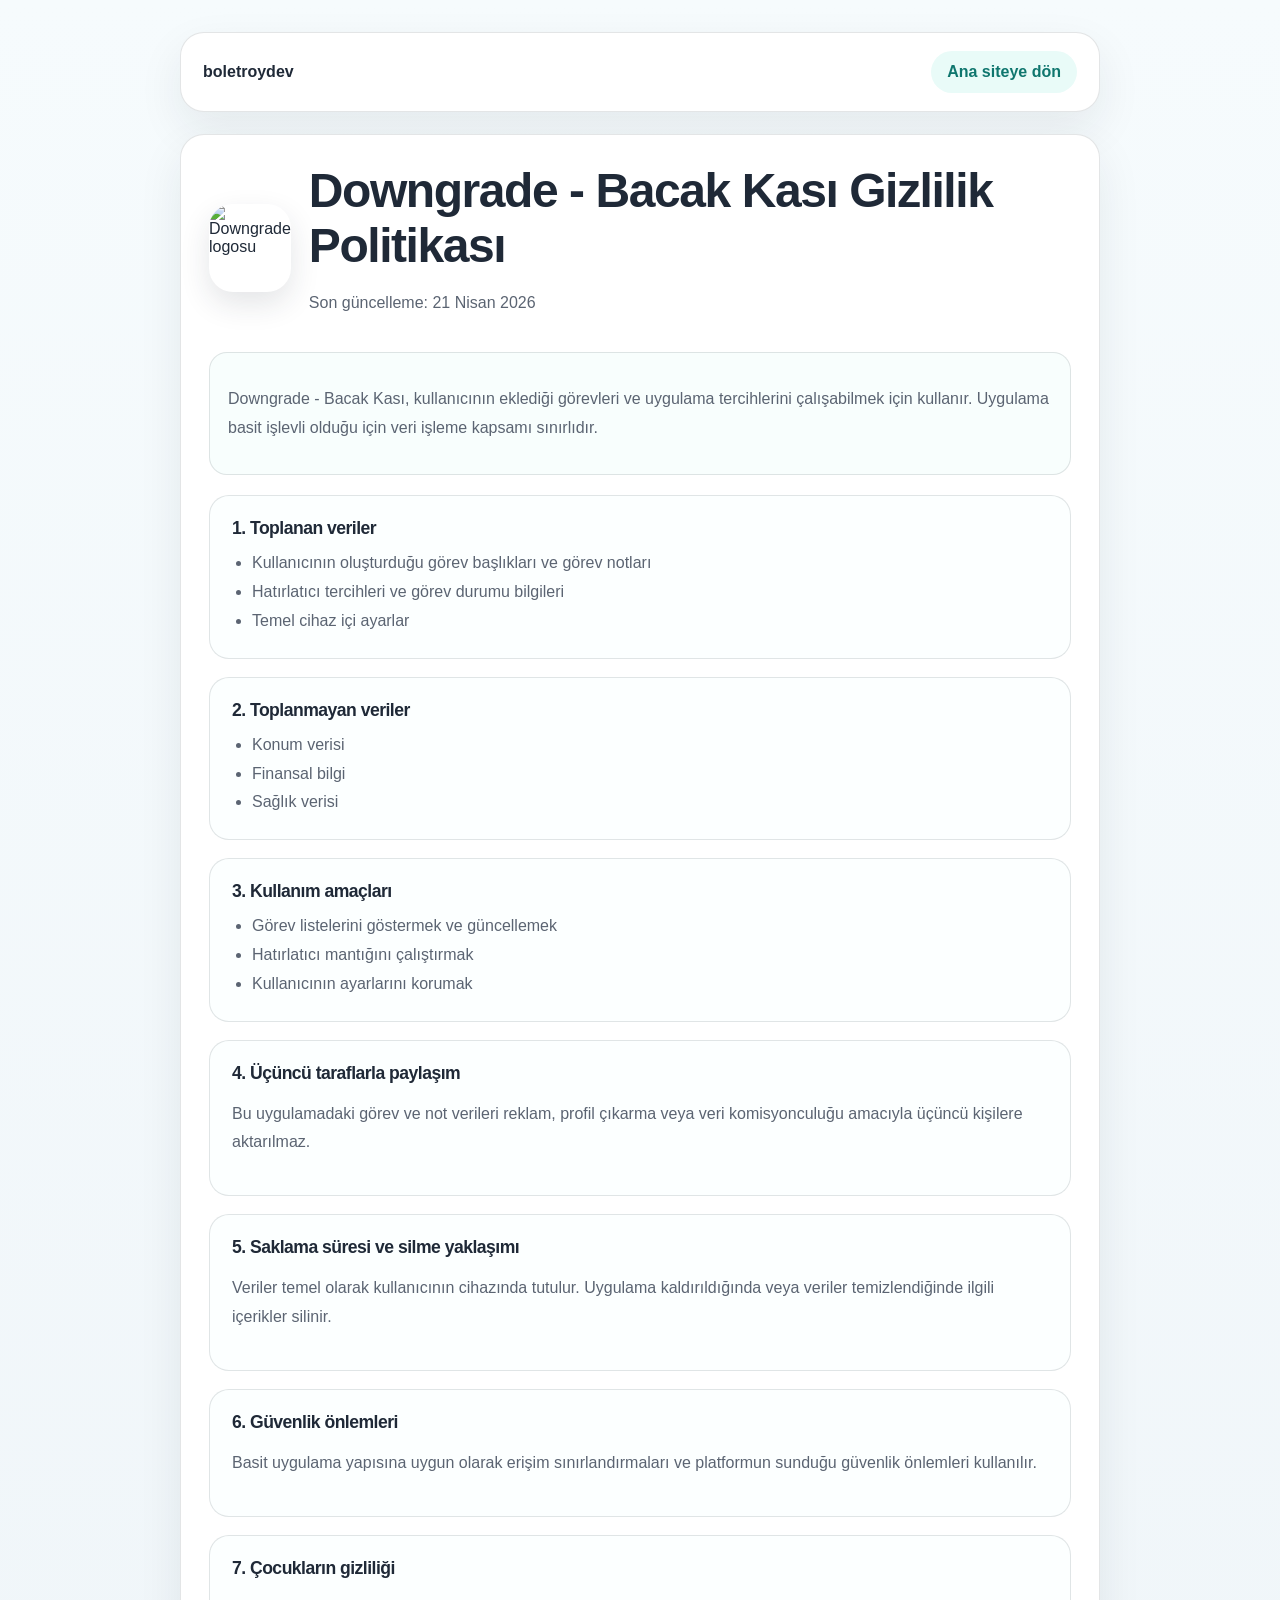
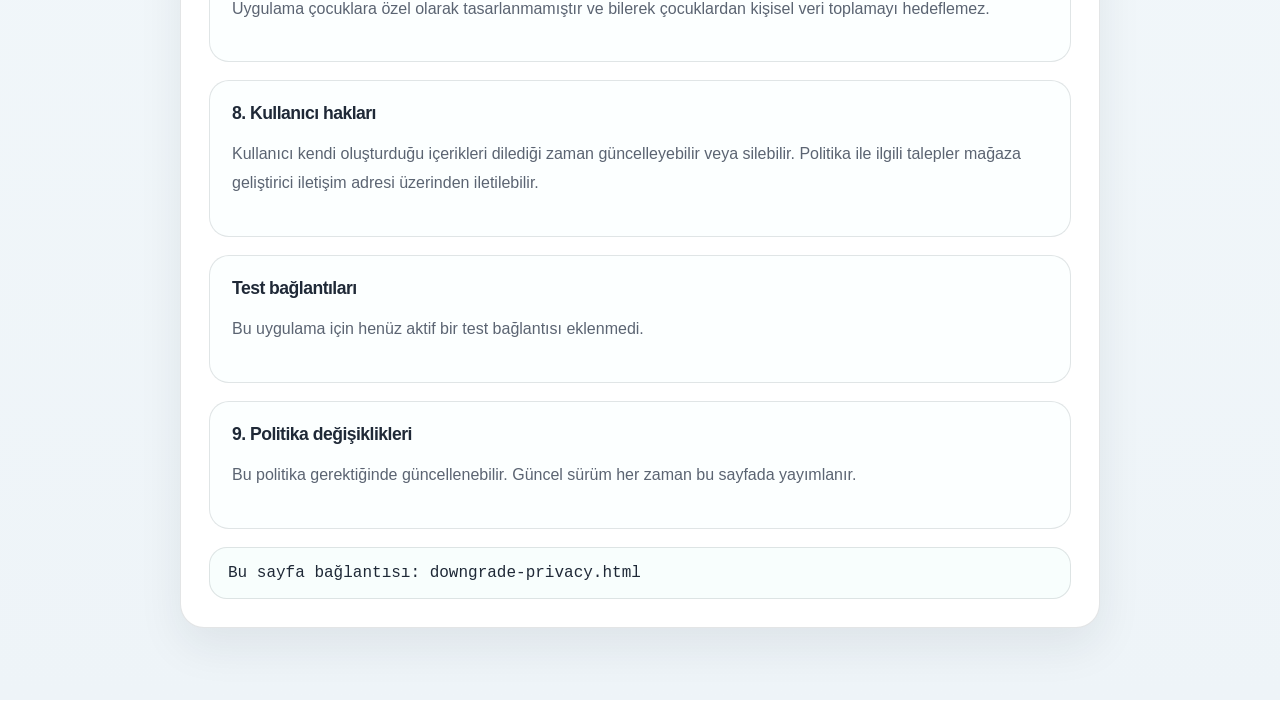
==== downgrade-privacy.html @ 042d5cd2 "save" ====
<!DOCTYPE html>
<html lang="tr">
<head>
    <meta charset="UTF-8">
    <meta name="viewport" content="width=device-width, initial-scale=1.0">
    <title>Downgrade Gizlilik Politikası</title>
    <meta name="description" content="Downgrade - Bacak Kası uygulaması için gizlilik politikası.">
    <style>
        :root {
            --bg: #eef4f8;
            --panel: #ffffff;
            --text: #1f2937;
            --muted: #5b6472;
            --line: rgba(31, 41, 55, 0.12);
            --accent: #0f766e;
        }
        * { box-sizing: border-box; }
        body {
            margin: 0;
            font-family: "Segoe UI", Arial, sans-serif;
            background: linear-gradient(180deg, #f6fbfd 0%, var(--bg) 100%);
            color: var(--text);
        }
        .wrap {
            width: min(920px, calc(100% - 32px));
            margin: 0 auto;
            padding: 32px 0 72px;
        }
        .topbar, .panel {
            background: var(--panel);
            border: 1px solid var(--line);
            border-radius: 24px;
            box-shadow: 0 18px 45px rgba(31, 41, 55, 0.08);
        }
        .topbar {
            display: flex;
            justify-content: space-between;
            align-items: center;
            gap: 16px;
            padding: 18px 22px;
            margin-bottom: 22px;
        }
        .back {
            display: inline-flex;
            align-items: center;
            gap: 10px;
            padding: 12px 16px;
            border-radius: 999px;
            background: #e9fbf8;
            color: var(--accent);
            text-decoration: none;
            font-weight: 700;
        }
        .panel { padding: 28px; }
        .hero {
            display: flex;
            gap: 18px;
            align-items: center;
            margin-bottom: 18px;
        }
        .hero img {
            width: 88px;
            height: 88px;
            border-radius: 24px;
            object-fit: cover;
            box-shadow: 0 12px 30px rgba(31, 41, 55, 0.12);
        }
        h1, h2 { letter-spacing: -0.03em; }
        h1 { margin: 0 0 8px; font-size: clamp(2rem, 4vw, 3rem); }
        h2 { margin: 0 0 10px; font-size: 1.1rem; }
        p, li { color: var(--muted); line-height: 1.8; }
        .meta, .url-box {
            border: 1px solid var(--line);
            border-radius: 18px;
            padding: 16px 18px;
            background: #f8fefd;
        }
        .meta { margin-bottom: 20px; }
        .url-box {
            font-family: Consolas, monospace;
            word-break: break-word;
            margin-top: 18px;
        }
        .section {
            margin-top: 18px;
            padding: 22px;
            border: 1px solid var(--line);
            border-radius: 20px;
            background: #fcffff;
        }
        ul { margin: 0; padding-left: 20px; }
        @media (max-width: 640px) {
            .topbar, .hero { flex-direction: column; align-items: flex-start; }
            .panel { padding: 22px; }
        }
    </style>
</head>
<body>
    <div class="wrap">
        <div class="topbar">
            <strong>boletroydev</strong>
            <a class="back" href="index.html">Ana siteye dön</a>
        </div>

        <div class="panel">
            <div class="hero">
                <img src="icons/downgrade-logo.png" alt="Downgrade logosu">
                <div>
                    <h1>Downgrade - Bacak Kası Gizlilik Politikası</h1>
                    <p>Son güncelleme: 21 Nisan 2026</p>
                </div>
            </div>

            <div class="meta">
                <p>Downgrade - Bacak Kası, kullanıcının eklediği görevleri ve uygulama tercihlerini çalışabilmek için kullanır. Uygulama basit işlevli olduğu için veri işleme kapsamı sınırlıdır.</p>
            </div>

            <div class="section">
                <h2>1. Toplanan veriler</h2>
                <ul>
                    <li>Kullanıcının oluşturduğu görev başlıkları ve görev notları</li>
                    <li>Hatırlatıcı tercihleri ve görev durumu bilgileri</li>
                    <li>Temel cihaz içi ayarlar</li>
                </ul>
            </div>

            <div class="section">
                <h2>2. Toplanmayan veriler</h2>
                <ul>
                    <li>Konum verisi</li>
                    <li>Finansal bilgi</li>
                    <li>Sağlık verisi</li>
                </ul>
            </div>

            <div class="section">
                <h2>3. Kullanım amaçları</h2>
                <ul>
                    <li>Görev listelerini göstermek ve güncellemek</li>
                    <li>Hatırlatıcı mantığını çalıştırmak</li>
                    <li>Kullanıcının ayarlarını korumak</li>
                </ul>
            </div>

            <div class="section">
                <h2>4. Üçüncü taraflarla paylaşım</h2>
                <p>Bu uygulamadaki görev ve not verileri reklam, profil çıkarma veya veri komisyonculuğu amacıyla üçüncü kişilere aktarılmaz.</p>
            </div>

            <div class="section">
                <h2>5. Saklama süresi ve silme yaklaşımı</h2>
                <p>Veriler temel olarak kullanıcının cihazında tutulur. Uygulama kaldırıldığında veya veriler temizlendiğinde ilgili içerikler silinir.</p>
            </div>

            <div class="section">
                <h2>6. Güvenlik önlemleri</h2>
                <p>Basit uygulama yapısına uygun olarak erişim sınırlandırmaları ve platformun sunduğu güvenlik önlemleri kullanılır.</p>
            </div>

            <div class="section">
                <h2>7. Çocukların gizliliği</h2>
                <p>Uygulama çocuklara özel olarak tasarlanmamıştır ve bilerek çocuklardan kişisel veri toplamayı hedeflemez.</p>
            </div>

            <div class="section">
                <h2>8. Kullanıcı hakları</h2>
                <p>Kullanıcı kendi oluşturduğu içerikleri dilediği zaman güncelleyebilir veya silebilir. Politika ile ilgili talepler mağaza geliştirici iletişim adresi üzerinden iletilebilir.</p>
            </div>

            <div class="section">
                <h2>Test bağlantıları</h2>
                <p>Bu uygulama için henüz aktif bir test bağlantısı eklenmedi.</p>
            </div>

            <div class="section">
                <h2>9. Politika değişiklikleri</h2>
                <p>Bu politika gerektiğinde güncellenebilir. Güncel sürüm her zaman bu sayfada yayımlanır.</p>
            </div>

            <div class="url-box">Bu sayfa bağlantısı: downgrade-privacy.html</div>
        </div>
    </div>
</body>
</html>
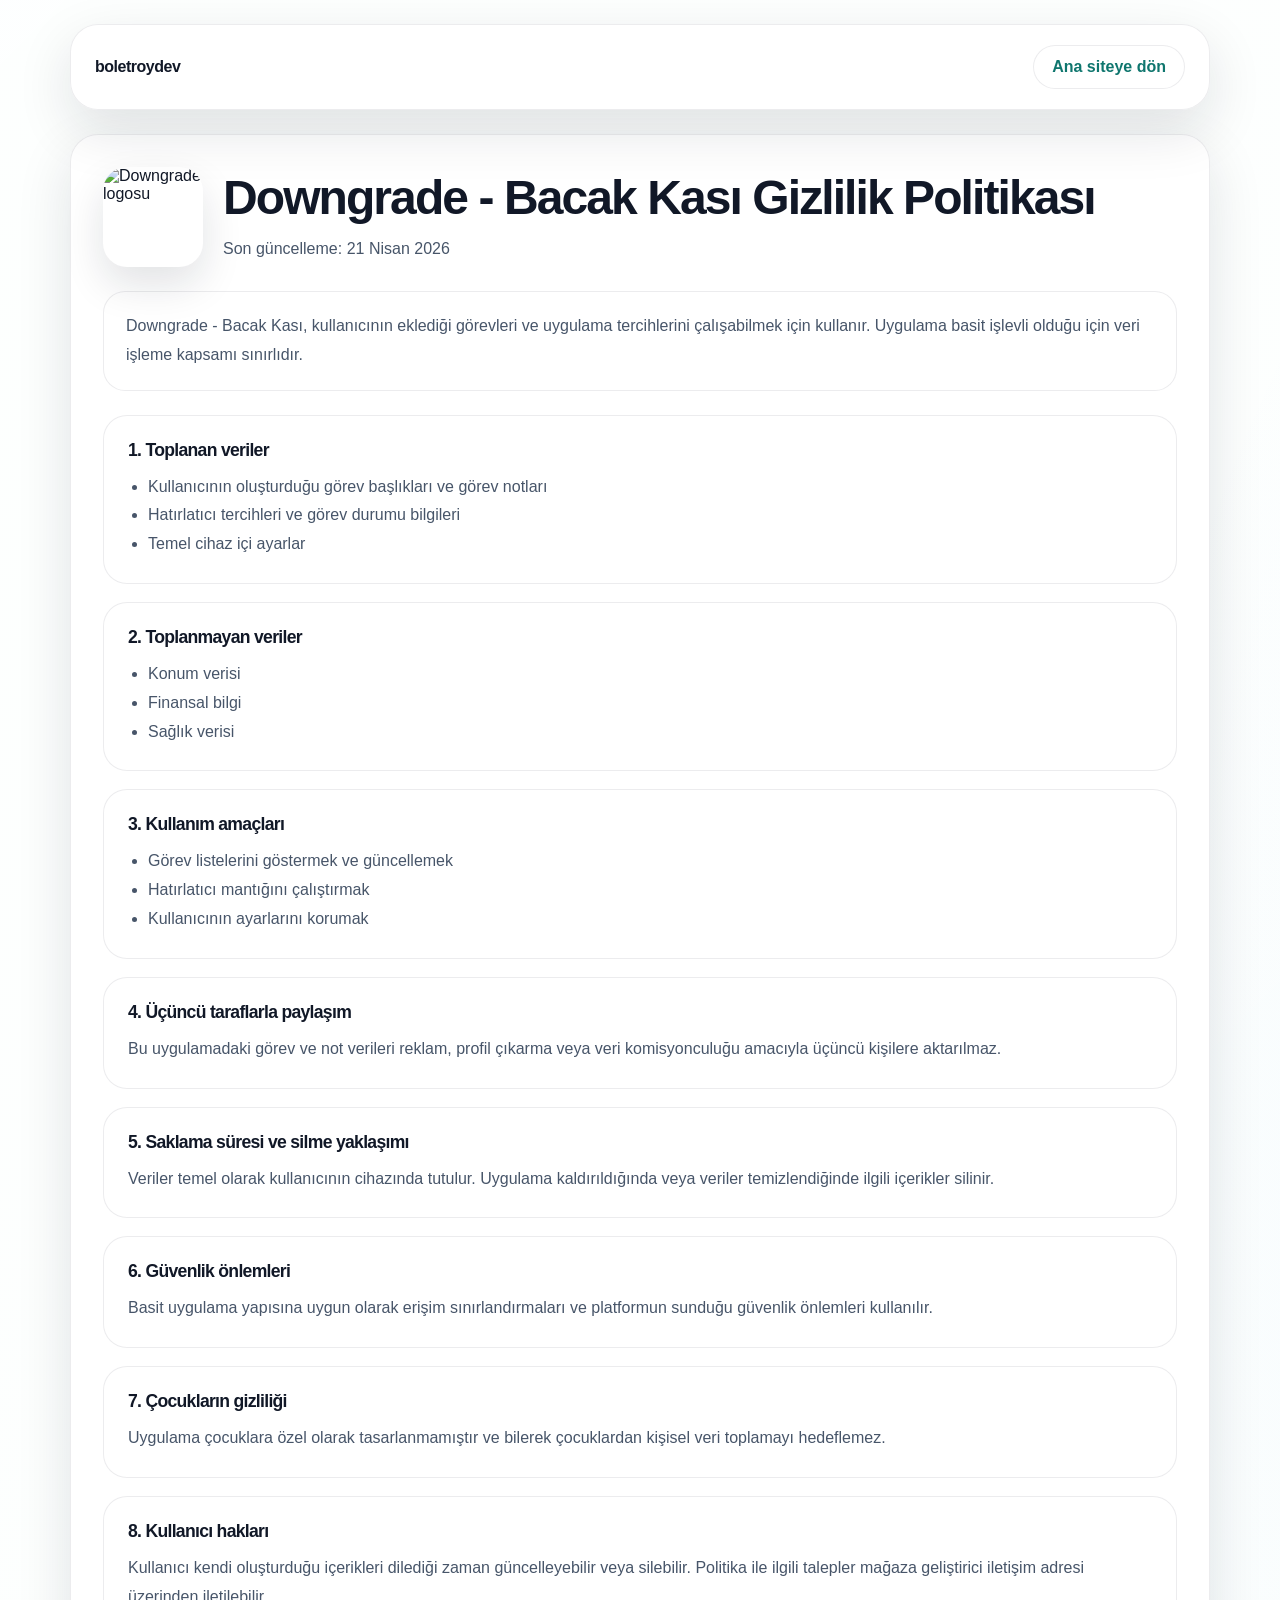
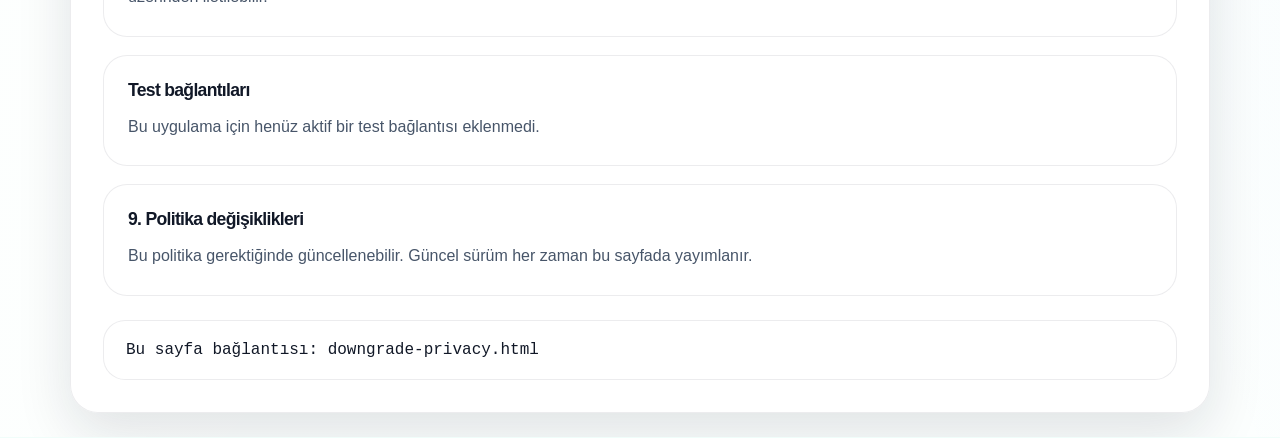
==== commit fab6c0cb: "Merge pull request #2 from nyeowue-art/main done. thank you my brother" ====
--- a/downgrade-privacy.html
+++ b/downgrade-privacy.html
@@ -7,91 +7,129 @@
     <meta name="description" content="Downgrade - Bacak Kası uygulaması için gizlilik politikası.">
     <style>
         :root {
-            --bg: #eef4f8;
-            --panel: #ffffff;
-            --text: #1f2937;
-            --muted: #5b6472;
-            --line: rgba(31, 41, 55, 0.12);
+            color-scheme: light;
+            --bg: #f0fdfa;
+            --panel: rgba(255, 255, 255, 0.88);
+            --text: #111827;
+            --muted: #475569;
+            --line: rgba(15, 23, 42, 0.08);
             --accent: #0f766e;
+            --accent-soft: rgba(15, 118, 110, 0.12);
+            --accent2: #3b82f6;
+            --accent2-soft: rgba(59, 130, 246, 0.12);
+            --shadow: 0 20px 55px rgba(15, 23, 42, 0.12);
         }
         * { box-sizing: border-box; }
         body {
             margin: 0;
-            font-family: "Segoe UI", Arial, sans-serif;
-            background: linear-gradient(180deg, #f6fbfd 0%, var(--bg) 100%);
+            min-height: 100vh;
+            font-family: 'Inter', "Segoe UI", Arial, sans-serif;
             color: var(--text);
+            background:
+                radial-gradient(circle at 20% 80%, var(--accent-soft), transparent 35%),
+                radial-gradient(circle at 80% 20%, var(--accent2-soft), transparent 35%),
+                linear-gradient(135deg, rgba(255,255,255,0.9), rgba(255,255,255,0.6)),
+                var(--bg);
+            background-size: 300% 300%;
+            animation: gradientShift 18s ease infinite;
+            padding: 24px 0;
+        }
+        @keyframes gradientShift {
+            0% { background-position: 0% 50%; }
+            50% { background-position: 100% 50%; }
+            100% { background-position: 0% 50%; }
         }
         .wrap {
-            width: min(920px, calc(100% - 32px));
+            width: min(1140px, calc(100% - 36px));
             margin: 0 auto;
-            padding: 32px 0 72px;
-        }
-        .topbar, .panel {
-            background: var(--panel);
-            border: 1px solid var(--line);
-            border-radius: 24px;
-            box-shadow: 0 18px 45px rgba(31, 41, 55, 0.08);
         }
         .topbar {
             display: flex;
             justify-content: space-between;
             align-items: center;
             gap: 16px;
-            padding: 18px 22px;
-            margin-bottom: 22px;
+            padding: 20px 24px;
+            margin-bottom: 24px;
+            border-radius: 28px;
+            background: rgba(255, 255, 255, 0.9);
+            border: 1px solid var(--line);
+            box-shadow: var(--shadow);
+            backdrop-filter: blur(16px);
+        }
+        .topbar strong {
+            font-size: 1rem;
+            letter-spacing: -0.03em;
         }
         .back {
             display: inline-flex;
             align-items: center;
             gap: 10px;
-            padding: 12px 16px;
+            padding: 12px 18px;
             border-radius: 999px;
-            background: #e9fbf8;
+            border: 1px solid var(--line);
+            background: rgba(255, 255, 255, 0.95);
             color: var(--accent);
             text-decoration: none;
             font-weight: 700;
-        }
-        .panel { padding: 28px; }
+            transition: transform 0.25s ease, box-shadow 0.25s ease;
+        }
+        .back:hover {
+            transform: translateY(-1px);
+            box-shadow: 0 16px 32px rgba(15, 23, 42, 0.12);
+        }
+        .panel {
+            padding: 32px;
+            border-radius: 28px;
+            background: rgba(255, 255, 255, 0.9);
+            border: 1px solid var(--line);
+            box-shadow: var(--shadow);
+        }
         .hero {
-            display: flex;
-            gap: 18px;
+            display: grid;
+            grid-template-columns: auto 1fr;
+            gap: 20px;
             align-items: center;
-            margin-bottom: 18px;
+            margin-bottom: 24px;
         }
         .hero img {
-            width: 88px;
-            height: 88px;
+            width: 100px;
+            height: 100px;
             border-radius: 24px;
             object-fit: cover;
-            box-shadow: 0 12px 30px rgba(31, 41, 55, 0.12);
-        }
-        h1, h2 { letter-spacing: -0.03em; }
-        h1 { margin: 0 0 8px; font-size: clamp(2rem, 4vw, 3rem); }
-        h2 { margin: 0 0 10px; font-size: 1.1rem; }
-        p, li { color: var(--muted); line-height: 1.8; }
+            box-shadow: 0 18px 40px rgba(15, 23, 42, 0.12);
+            background: white;
+        }
+        h1, h2 { letter-spacing: -0.04em; }
+        h1 { margin: 0 0 10px; font-size: clamp(2rem, 4vw, 3rem); }
+        h2 { margin: 0 0 12px; font-size: 1.1rem; }
+        p, li { margin: 0; color: var(--muted); line-height: 1.8; }
         .meta, .url-box {
             border: 1px solid var(--line);
-            border-radius: 18px;
-            padding: 16px 18px;
-            background: #f8fefd;
-        }
-        .meta { margin-bottom: 20px; }
+            border-radius: 22px;
+            padding: 20px 22px;
+            background: rgba(255, 255, 255, 0.96);
+        }
+        .meta { margin-bottom: 24px; }
         .url-box {
             font-family: Consolas, monospace;
             word-break: break-word;
-            margin-top: 18px;
+            margin-top: 24px;
         }
         .section {
-            margin-top: 18px;
-            padding: 22px;
-            border: 1px solid var(--line);
-            border-radius: 20px;
-            background: #fcffff;
-        }
+            margin-top: 22px;
+            padding: 24px;
+            border-radius: 24px;
+            background: rgba(255, 255, 255, 0.96);
+            border: 1px solid var(--line);
+        }
+        .section + .section { margin-top: 18px; }
         ul { margin: 0; padding-left: 20px; }
-        @media (max-width: 640px) {
+        @media (max-width: 760px) {
             .topbar, .hero { flex-direction: column; align-items: flex-start; }
-            .panel { padding: 22px; }
+            .panel { padding: 24px; }
+        }
+        @media (max-width: 520px) {
+            .wrap { width: calc(100% - 24px); }
         }
     </style>
 </head>
